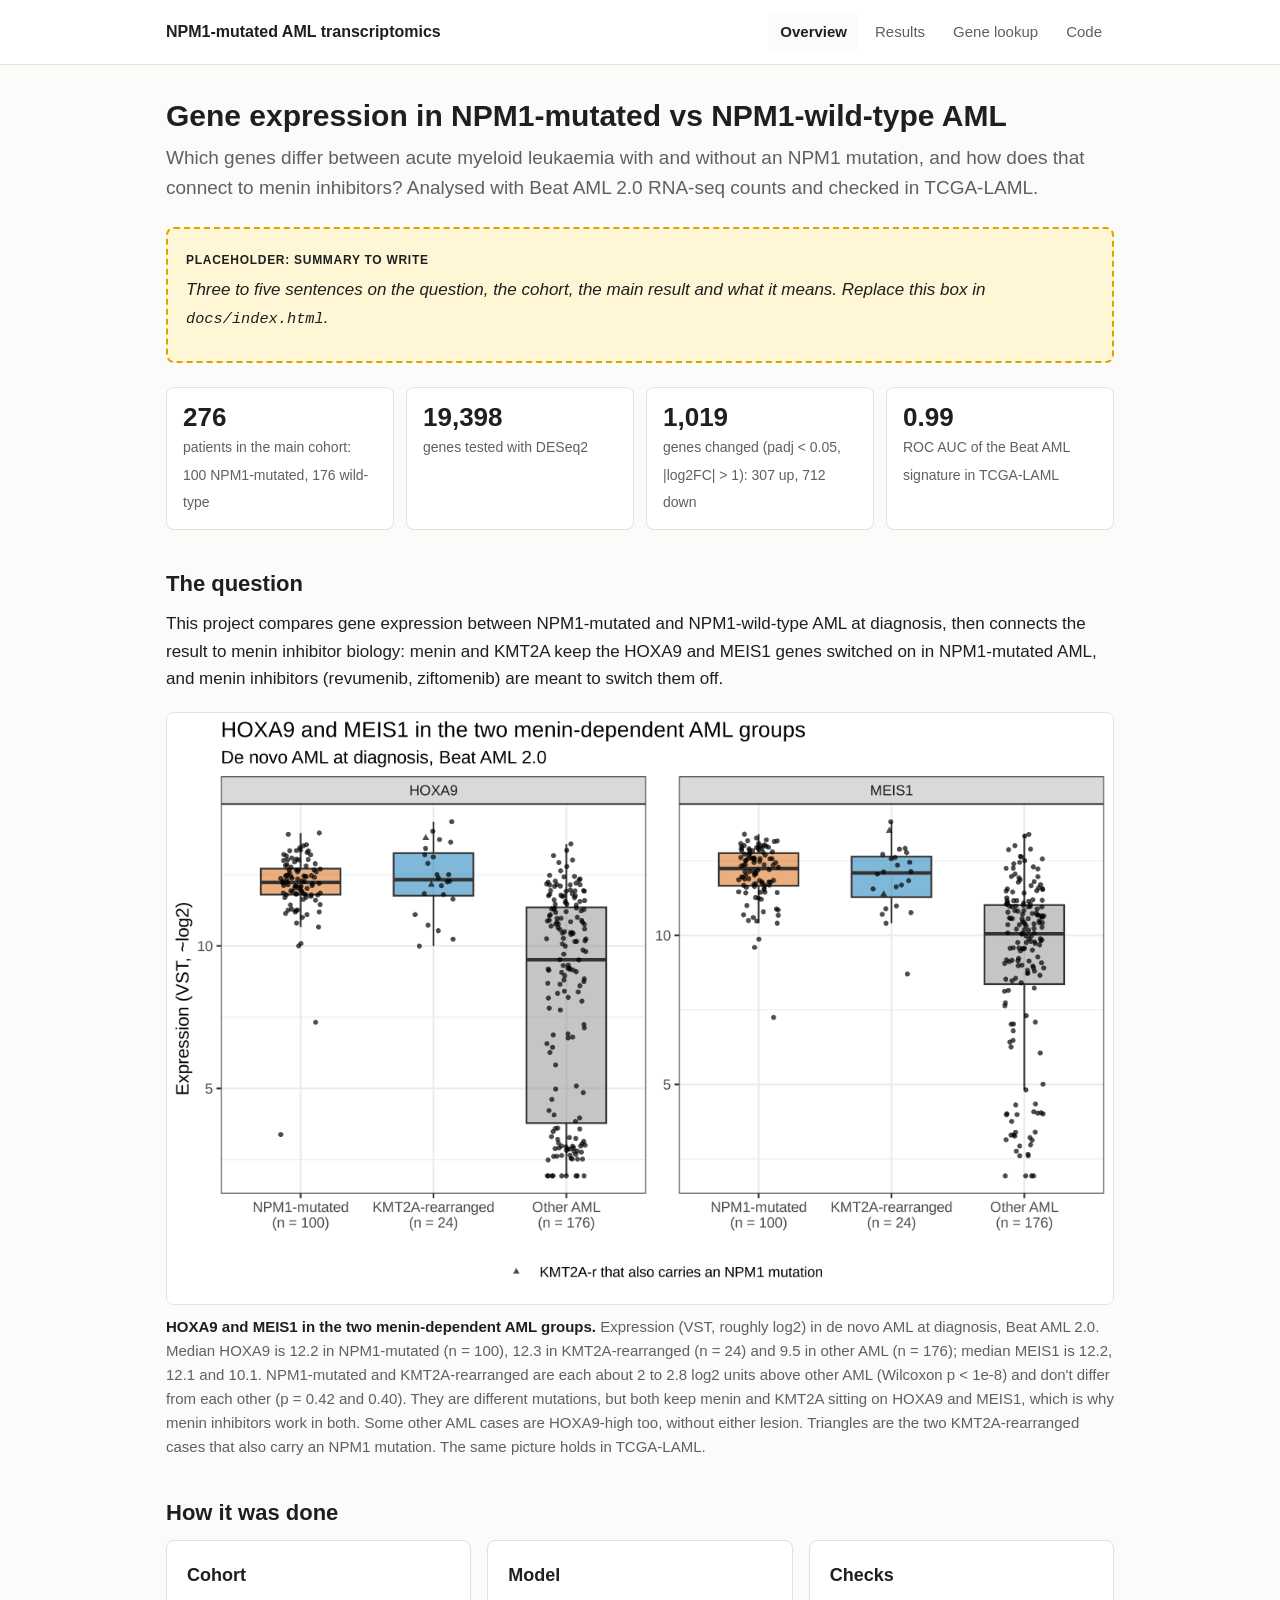
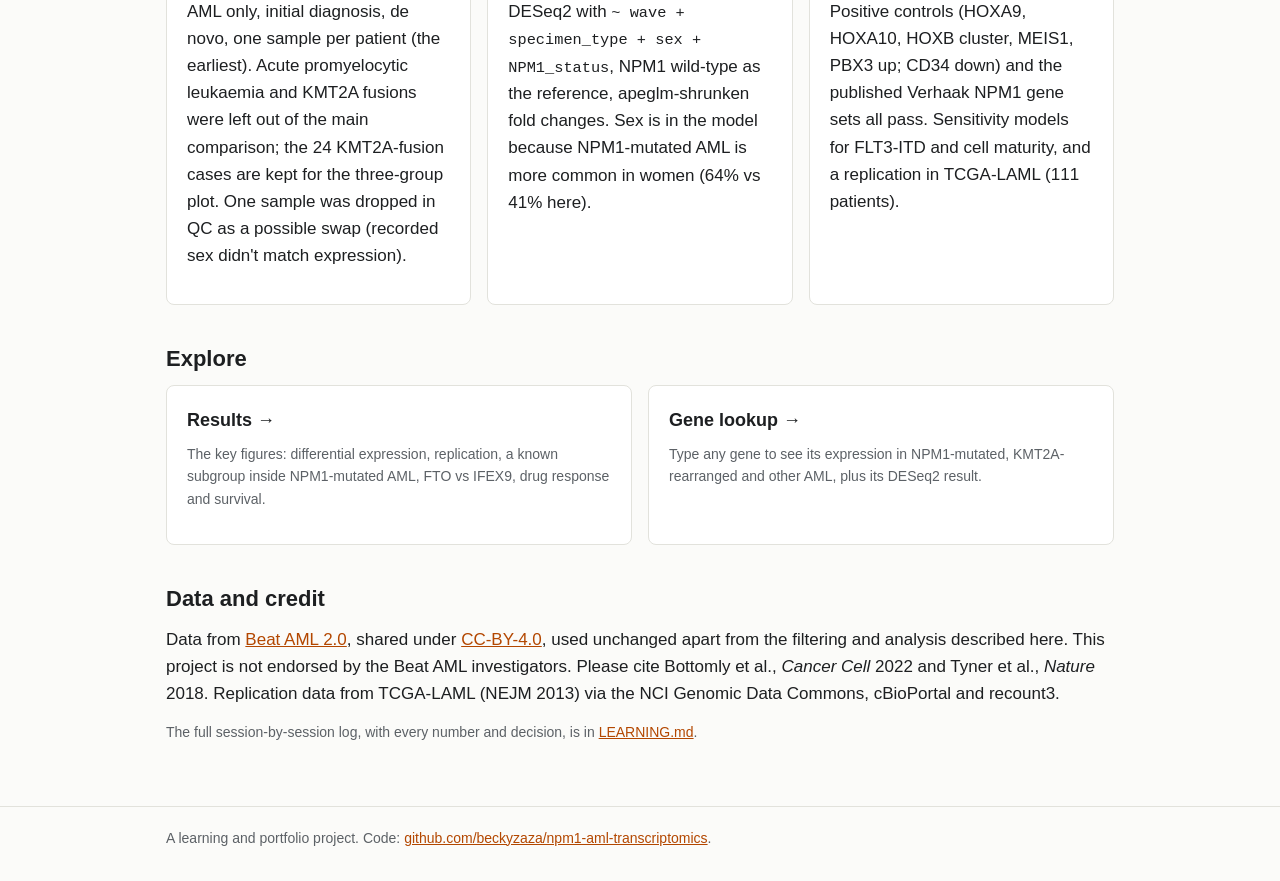
==== docs/index.html @ 8518f4a1 "Session 11: project web page in docs/ with gene lookup, built by scripts/12_build_site.R - docs/inde" ====
<!doctype html>
<html lang="en">
<head>
<meta charset="utf-8">
<meta name="viewport" content="width=device-width, initial-scale=1">
<title>NPM1-mutated AML: overview</title>
<meta name="description" content="Gene expression in NPM1-mutated vs NPM1-wild-type AML (Beat AML 2.0), and what it says about menin inhibitor biology.">
<link rel="stylesheet" href="assets/style.css">
</head>
<body>
<header class="site">
  <div class="wrap">
    <a class="brand" href="index.html">NPM1-mutated AML transcriptomics</a>
    <nav aria-label="Main">
      <ul>
        <li><a href="index.html" aria-current="page">Overview</a></li>
        <li><a href="results.html">Results</a></li>
        <li><a href="lookup.html">Gene lookup</a></li>
        <li><a href="https://github.com/beckyzaza/npm1-aml-transcriptomics">Code</a></li>
      </ul>
    </nav>
  </div>
</header>

<main>
  <div class="wrap">
    <h1>Gene expression in NPM1-mutated vs NPM1-wild-type AML</h1>
    <p class="lede">Which genes differ between acute myeloid leukaemia with and without an NPM1 mutation, and how does that connect to menin inhibitors? Analysed with Beat AML 2.0 RNA-seq counts and checked in TCGA-LAML.</p>

    <!-- PLACEHOLDER: summary paragraph, to be written by the author. -->
    <section class="placeholder" aria-label="Summary placeholder">
      <span class="tag">Placeholder: summary to write</span>
      <p><em>Three to five sentences on the question, the cohort, the main result and what it means. Replace this box in <code>docs/index.html</code>.</em></p>
    </section>

    <div class="stats" aria-label="Key numbers">
      <div class="stat"><b>276</b><span>patients in the main cohort: 100 NPM1-mutated, 176 wild-type</span></div>
      <div class="stat"><b>19,398</b><span>genes tested with DESeq2</span></div>
      <div class="stat"><b>1,019</b><span>genes changed (padj &lt; 0.05, |log2FC| &gt; 1): 307 up, 712 down</span></div>
      <div class="stat"><b>0.99</b><span>ROC AUC of the Beat AML signature in TCGA-LAML</span></div>
    </div>

    <h2>The question</h2>
    <p>This project compares gene expression between NPM1-mutated and NPM1-wild-type AML at diagnosis, then connects the result to menin inhibitor biology: menin and KMT2A keep the HOXA9 and MEIS1 genes switched on in NPM1-mutated AML, and menin inhibitors (revumenib, ziftomenib) are meant to switch them off.</p>

    <figure>
      <a class="zoom" href="figures/05_three_group_hoxa9_meis1.png" title="Open full size">
        <img src="figures/05_three_group_hoxa9_meis1.png" width="2400" height="1500"
             alt="Box plots of HOXA9 and MEIS1 expression in NPM1-mutated (n = 100), KMT2A-rearranged (n = 24) and other AML (n = 176). NPM1-mutated and KMT2A-rearranged sit at the same high level, other AML is lower and spread out.">
      </a>
      <figcaption><b>HOXA9 and MEIS1 in the two menin-dependent AML groups.</b> Expression (VST, roughly log2) in de novo AML at diagnosis, Beat AML 2.0. Median HOXA9 is 12.2 in NPM1-mutated (n = 100), 12.3 in KMT2A-rearranged (n = 24) and 9.5 in other AML (n = 176); median MEIS1 is 12.2, 12.1 and 10.1. NPM1-mutated and KMT2A-rearranged are each about 2 to 2.8 log2 units above other AML (Wilcoxon p &lt; 1e-8) and don't differ from each other (p = 0.42 and 0.40). They are different mutations, but both keep menin and KMT2A sitting on HOXA9 and MEIS1, which is why menin inhibitors work in both. Some other AML cases are HOXA9-high too, without either lesion. Triangles are the two KMT2A-rearranged cases that also carry an NPM1 mutation. The same picture holds in TCGA-LAML.</figcaption>
    </figure>

    <h2>How it was done</h2>
    <div class="grid">
      <div class="card">
        <h3>Cohort</h3>
        <p>AML only, initial diagnosis, de novo, one sample per patient (the earliest). Acute promyelocytic leukaemia and KMT2A fusions were left out of the main comparison; the 24 KMT2A-fusion cases are kept for the three-group plot. One sample was dropped in QC as a possible swap (recorded sex didn't match expression).</p>
      </div>
      <div class="card">
        <h3>Model</h3>
        <p>DESeq2 with <code>~ wave + specimen_type + sex + NPM1_status</code>, NPM1 wild-type as the reference, apeglm-shrunken fold changes. Sex is in the model because NPM1-mutated AML is more common in women (64% vs 41% here).</p>
      </div>
      <div class="card">
        <h3>Checks</h3>
        <p>Positive controls (HOXA9, HOXA10, HOXB cluster, MEIS1, PBX3 up; CD34 down) and the published Verhaak NPM1 gene sets all pass. Sensitivity models for FLT3-ITD and cell maturity, and a replication in TCGA-LAML (111 patients).</p>
      </div>
    </div>

    <h2>Explore</h2>
    <div class="grid">
      <a class="card" href="results.html" style="text-decoration:none;color:inherit">
        <h3>Results &rarr;</h3>
        <p class="small">The key figures: differential expression, replication, a known subgroup inside NPM1-mutated AML, FTO vs IFEX9, drug response and survival.</p>
      </a>
      <a class="card" href="lookup.html" style="text-decoration:none;color:inherit">
        <h3>Gene lookup &rarr;</h3>
        <p class="small">Type any gene to see its expression in NPM1-mutated, KMT2A-rearranged and other AML, plus its DESeq2 result.</p>
      </a>
    </div>

    <h2>Data and credit</h2>
    <p>Data from <a href="https://github.com/biodev/beataml2.0_data">Beat AML 2.0</a>, shared under <a href="https://creativecommons.org/licenses/by/4.0/">CC-BY-4.0</a>, used unchanged apart from the filtering and analysis described here. This project is not endorsed by the Beat AML investigators. Please cite Bottomly et al., <em>Cancer Cell</em> 2022 and Tyner et al., <em>Nature</em> 2018. Replication data from TCGA-LAML (NEJM 2013) via the NCI Genomic Data Commons, cBioPortal and recount3.</p>
    <p class="small">The full session-by-session log, with every number and decision, is in <a href="https://github.com/beckyzaza/npm1-aml-transcriptomics/blob/main/LEARNING.md">LEARNING.md</a>.</p>
  </div>
</main>

<footer class="site">
  <div class="wrap">A learning and portfolio project. Code: <a href="https://github.com/beckyzaza/npm1-aml-transcriptomics">github.com/beckyzaza/npm1-aml-transcriptomics</a>.</div>
</footer>
</body>
</html>
---- docs/assets/style.css ----
:root {
  --bg: #fbfbf9;
  --surface: #ffffff;
  --text: #1d1f21;
  --muted: #5c6166;
  --line: #e2e2dc;
  --accent: #b34700;
  --npm1: #D55E00;
  --kmt2a: #0072B2;
  --other: #8c8c8c;
  --placeholder-bg: #fff6d6;
  --placeholder-line: #d9a400;
  --radius: 8px;
  --max: 980px;
}

@media (prefers-color-scheme: dark) {
  :root {
    --bg: #16181a;
    --surface: #1f2224;
    --text: #e8e8e4;
    --muted: #a3a8ad;
    --line: #34383b;
    --accent: #ff9a52;
    --placeholder-bg: #3a3214;
    --placeholder-line: #b38a00;
  }
  /* Figures are white PNGs; give them a light frame so they don't glare */
  figure img { background: #fff; }
}

* { box-sizing: border-box; }

html { -webkit-text-size-adjust: 100%; }

body {
  margin: 0;
  background: var(--bg);
  color: var(--text);
  font: 17px/1.6 -apple-system, BlinkMacSystemFont, "Segoe UI", Roboto, "Helvetica Neue", Arial, sans-serif;
}

a { color: var(--accent); }

.wrap { max-width: var(--max); margin: 0 auto; padding: 0 16px; }

/* ---- Header and navigation ---- */
header.site {
  border-bottom: 1px solid var(--line);
  background: var(--surface);
}
header.site .wrap {
  display: flex; flex-wrap: wrap; align-items: center;
  justify-content: space-between; gap: 8px 24px; padding-top: 12px; padding-bottom: 12px;
}
.brand { font-weight: 700; color: var(--text); text-decoration: none; font-size: 16px; }
nav ul { list-style: none; margin: 0; padding: 0; display: flex; flex-wrap: wrap; gap: 4px; }
nav a {
  display: block; padding: 8px 12px; border-radius: var(--radius);
  color: var(--muted); text-decoration: none; font-size: 15px;
}
nav a:hover { background: var(--bg); color: var(--text); }
nav a[aria-current="page"] { color: var(--text); background: var(--bg); font-weight: 600; }

main { padding: 32px 0 48px; }

h1 { font-size: 30px; line-height: 1.25; margin: 0 0 8px; }
h2 { font-size: 22px; line-height: 1.3; margin: 40px 0 12px; }
h3 { font-size: 18px; margin: 28px 0 8px; }
p, ul, ol { margin: 0 0 14px; }
.lede { font-size: 19px; color: var(--muted); margin-bottom: 24px; }
.small { font-size: 14px; color: var(--muted); }

code { font-family: ui-monospace, SFMono-Regular, Menlo, Consolas, monospace; font-size: 0.9em; }

/* ---- Cards and figures ---- */
.card {
  background: var(--surface); border: 1px solid var(--line);
  border-radius: var(--radius); padding: 20px;
}
.grid { display: grid; gap: 16px; grid-template-columns: repeat(auto-fit, minmax(240px, 1fr)); }
.grid .card h3 { margin-top: 0; }

.stats { display: grid; gap: 12px; grid-template-columns: repeat(auto-fit, minmax(150px, 1fr)); margin: 20px 0; }
.stat { background: var(--surface); border: 1px solid var(--line); border-radius: var(--radius); padding: 14px 16px; }
.stat b { display: block; font-size: 26px; line-height: 1.2; }
.stat span { font-size: 14px; color: var(--muted); }

figure { margin: 20px 0 32px; }
figure a.zoom { display: block; }
figure img {
  display: block; width: 100%; height: auto;
  border: 1px solid var(--line); border-radius: var(--radius);
}
figcaption { font-size: 15px; color: var(--muted); margin-top: 10px; }
figcaption b { color: var(--text); }

.placeholder {
  background: var(--placeholder-bg); border: 2px dashed var(--placeholder-line);
  border-radius: var(--radius); padding: 16px 18px; margin: 0 0 24px;
}
.placeholder .tag {
  display: inline-block; font-size: 12px; font-weight: 700; letter-spacing: 0.06em;
  text-transform: uppercase; margin-bottom: 6px;
}

.toc { font-size: 15px; }
.toc a { text-decoration: none; }
@media (min-width: 700px) { .toc ol { columns: 2; column-gap: 32px; } }

table { border-collapse: collapse; width: 100%; font-size: 15px; }
th, td { text-align: left; padding: 8px 10px; border-bottom: 1px solid var(--line); vertical-align: top; }
th { color: var(--muted); font-weight: 600; }
.table-scroll { overflow-x: auto; }

/* ---- Gene lookup ---- */
.search { position: relative; max-width: 520px; }
.search input {
  width: 100%; font: inherit; font-size: 18px; padding: 12px 14px;
  border: 1px solid var(--line); border-radius: var(--radius);
  background: var(--surface); color: var(--text);
}
.search input:focus { outline: 2px solid var(--accent); outline-offset: 1px; }
.suggest {
  position: absolute; z-index: 10; left: 0; right: 0; top: 100%; margin: 4px 0 0; padding: 4px 0;
  list-style: none; background: var(--surface); border: 1px solid var(--line);
  border-radius: var(--radius); box-shadow: 0 6px 20px rgba(0,0,0,0.12);
  max-height: 320px; overflow-y: auto;
}
.suggest li { padding: 10px 14px; cursor: pointer; display: flex; justify-content: space-between; gap: 12px; }
.suggest li small { color: var(--muted); }
.suggest li[aria-selected="true"], .suggest li:hover { background: var(--bg); }

.chips { display: flex; flex-wrap: wrap; gap: 8px; margin: 12px 0 0; }
.chips button {
  font: inherit; font-size: 14px; padding: 6px 12px; border-radius: 999px; cursor: pointer;
  border: 1px solid var(--line); background: var(--surface); color: var(--text);
}
.chips button:hover { border-color: var(--accent); }

#result { margin-top: 28px; }
.gene-head { display: flex; flex-wrap: wrap; align-items: baseline; gap: 4px 14px; }
.gene-head h2 { margin: 0; font-size: 28px; }
.gene-head .small a { color: var(--muted); }
#plot { width: 100%; height: 420px; margin: 12px 0; }
.note { border-left: 4px solid var(--accent); padding: 8px 14px; background: var(--surface); margin: 12px 0; font-size: 15px; }
.de-table td:first-child { color: var(--muted); width: 45%; }
.badge { display: inline-block; padding: 2px 10px; border-radius: 999px; font-size: 14px; font-weight: 600; }
.badge.up { background: rgba(213, 94, 0, 0.15); color: var(--npm1); }
.badge.down { background: rgba(0, 114, 178, 0.15); color: var(--kmt2a); }
.badge.ns { background: var(--bg); color: var(--muted); border: 1px solid var(--line); }
.msg { color: var(--muted); }

footer.site { border-top: 1px solid var(--line); padding: 20px 0 32px; font-size: 14px; color: var(--muted); }

@media (max-width: 600px) {
  body { font-size: 16px; }
  h1 { font-size: 25px; }
  h2 { font-size: 20px; }
  .lede { font-size: 17px; }
  main { padding-top: 20px; }
  nav a { padding: 8px 10px; }
  #plot { height: 360px; }
  .card { padding: 16px; }
}
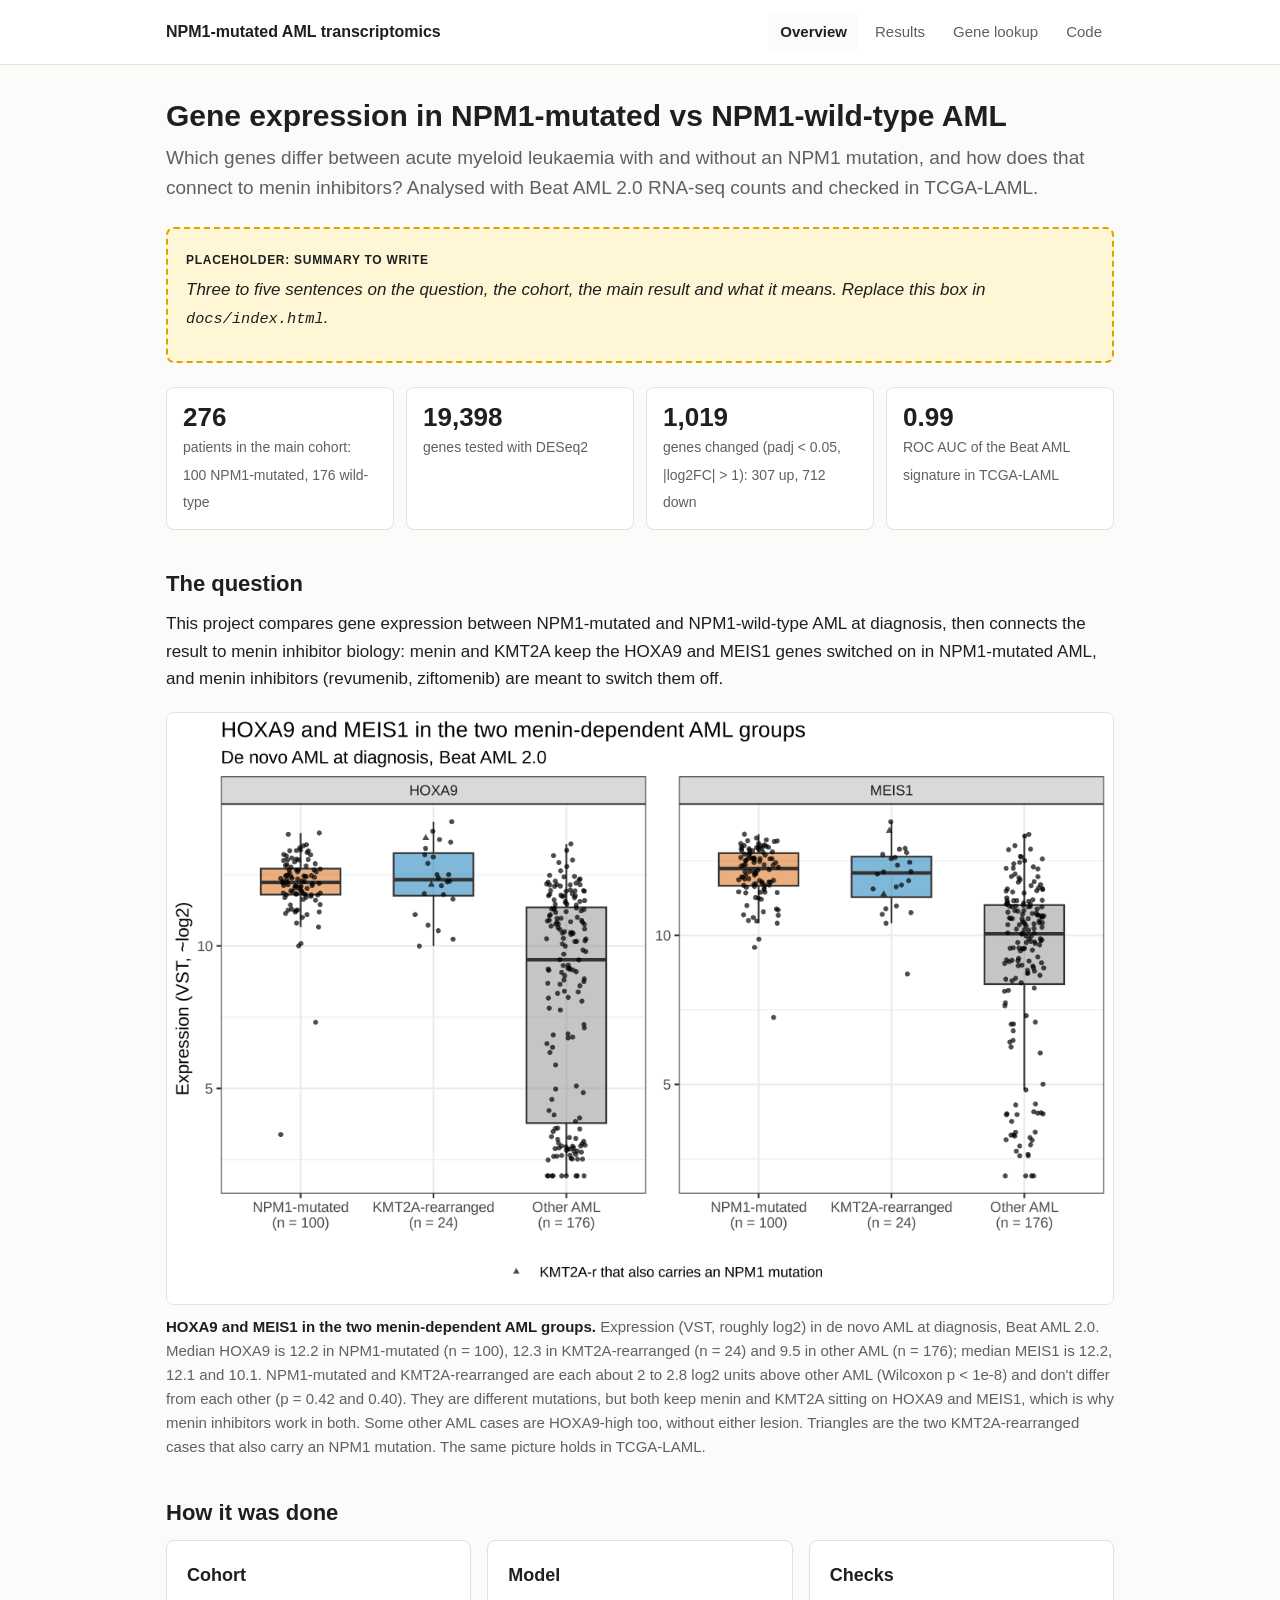
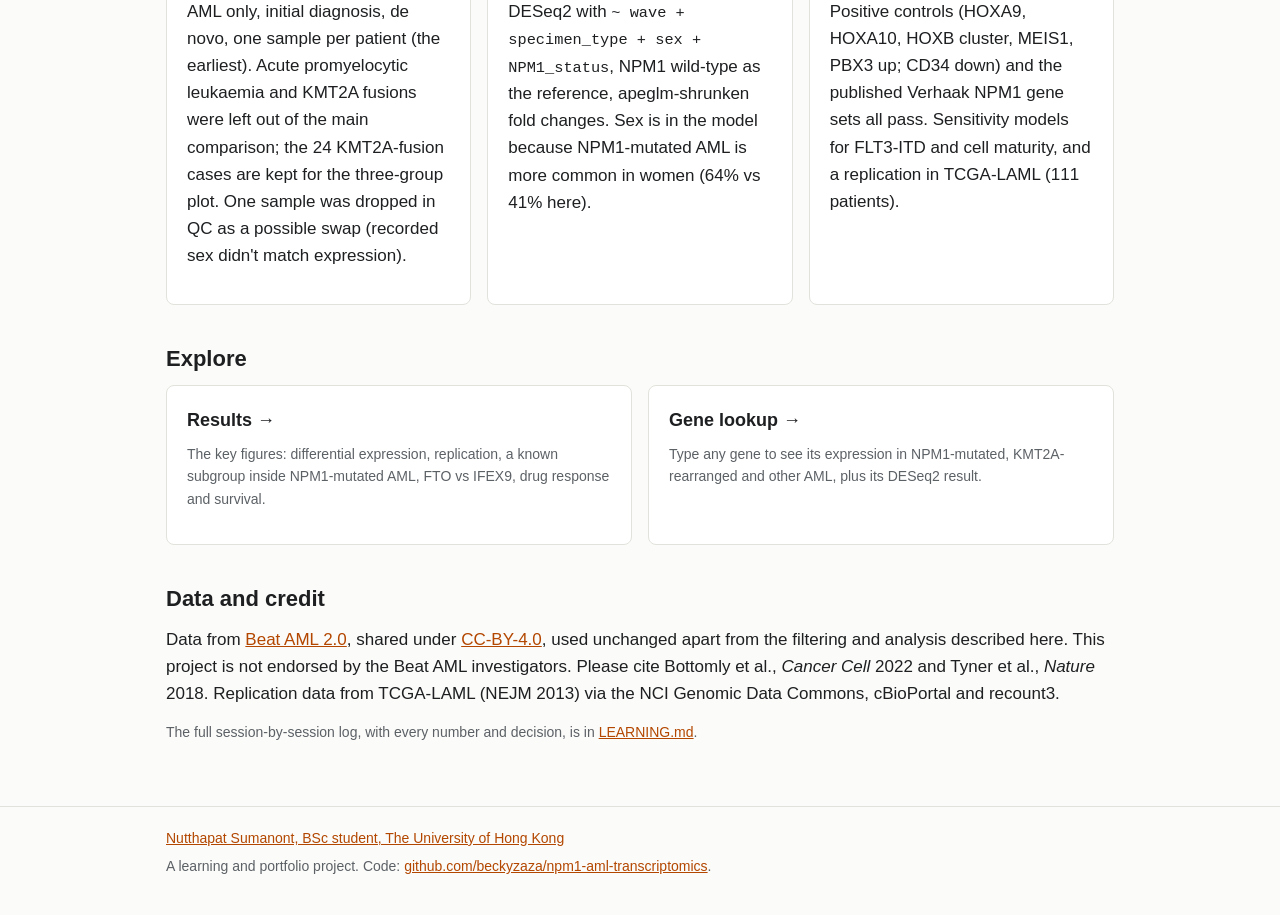
==== commit c2867e58: "Session 12: run_all.R timings and checks, TCGA column in gene lookup, author line in site footers Co" ====
--- a/docs/index.html
+++ b/docs/index.html
@@ -86,7 +86,10 @@
 </main>
 
 <footer class="site">
-  <div class="wrap">A learning and portfolio project. Code: <a href="https://github.com/beckyzaza/npm1-aml-transcriptomics">github.com/beckyzaza/npm1-aml-transcriptomics</a>.</div>
+  <div class="wrap">
+    <p><a href="https://github.com/Beckyzaza" rel="author">Nutthapat Sumanont, BSc student, The University of Hong Kong</a></p>
+    <p>A learning and portfolio project. Code: <a href="https://github.com/beckyzaza/npm1-aml-transcriptomics">github.com/beckyzaza/npm1-aml-transcriptomics</a>.</p>
+  </div>
 </footer>
 </body>
 </html>
--- a/docs/assets/style.css
+++ b/docs/assets/style.css
@@ -144,7 +144,13 @@
 .gene-head .small a { color: var(--muted); }
 #plot { width: 100%; height: 420px; margin: 12px 0; }
 .note { border-left: 4px solid var(--accent); padding: 8px 14px; background: var(--surface); margin: 12px 0; font-size: 15px; }
-.de-table td:first-child { color: var(--muted); width: 45%; }
+.de-table { table-layout: fixed; }
+.de-table th, .de-table td { overflow-wrap: anywhere; }
+.de-table thead td, .de-table th[scope="row"] { width: 28%; }
+.de-table thead th { color: var(--text); }
+.de-table thead th span { display: block; font-size: 13px; font-weight: 400; color: var(--muted); }
+.de-table th[scope="row"] { color: var(--muted); font-weight: 400; }
+.de-table td.missing { color: var(--muted); font-size: 14px; vertical-align: middle; }
 .badge { display: inline-block; padding: 2px 10px; border-radius: 999px; font-size: 14px; font-weight: 600; }
 .badge.up { background: rgba(213, 94, 0, 0.15); color: var(--npm1); }
 .badge.down { background: rgba(0, 114, 178, 0.15); color: var(--kmt2a); }
@@ -152,6 +158,7 @@
 .msg { color: var(--muted); }
 
 footer.site { border-top: 1px solid var(--line); padding: 20px 0 32px; font-size: 14px; color: var(--muted); }
+footer.site p { margin: 0 0 6px; }
 
 @media (max-width: 600px) {
   body { font-size: 16px; }
@@ -162,4 +169,7 @@
   nav a { padding: 8px 10px; }
   #plot { height: 360px; }
   .card { padding: 16px; }
+  .de-table { font-size: 14px; }
+  .de-table th, .de-table td { padding: 8px 6px; }
+  .badge { padding: 2px 8px; font-size: 13px; }
 }
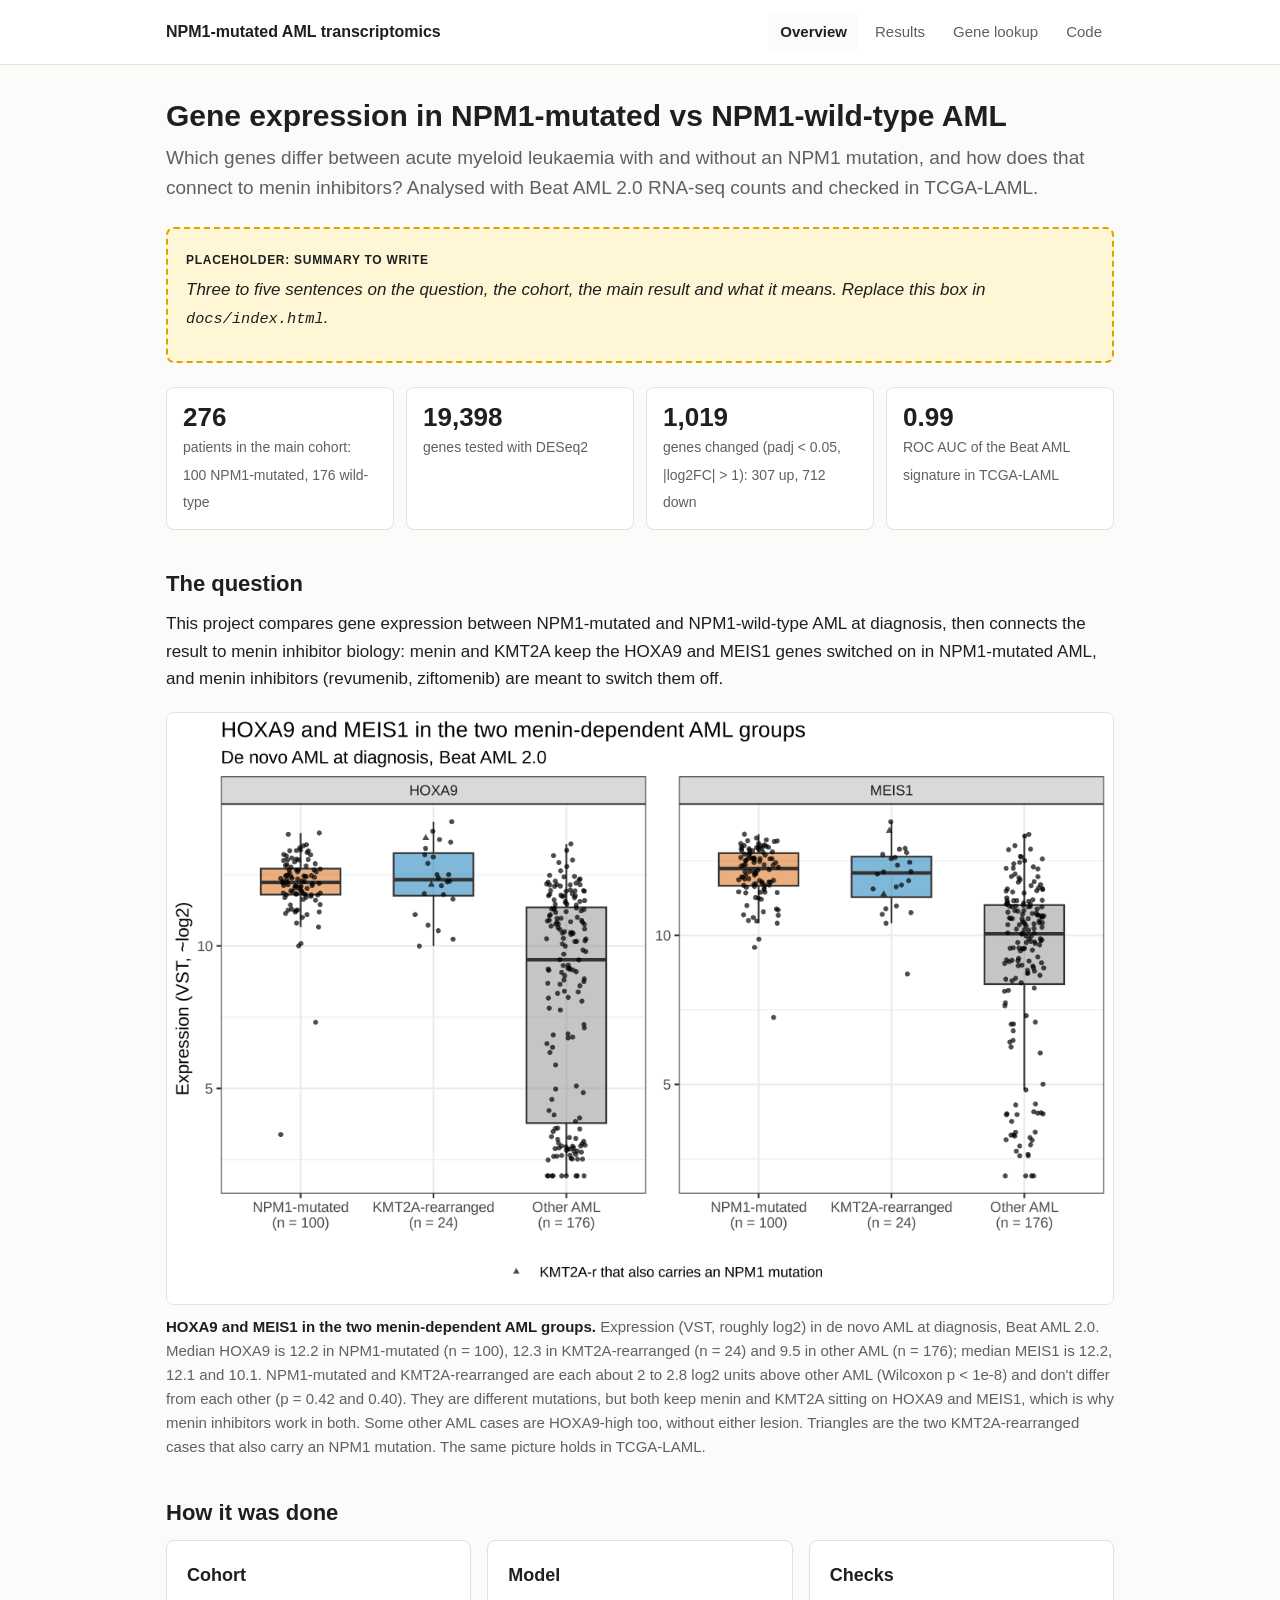
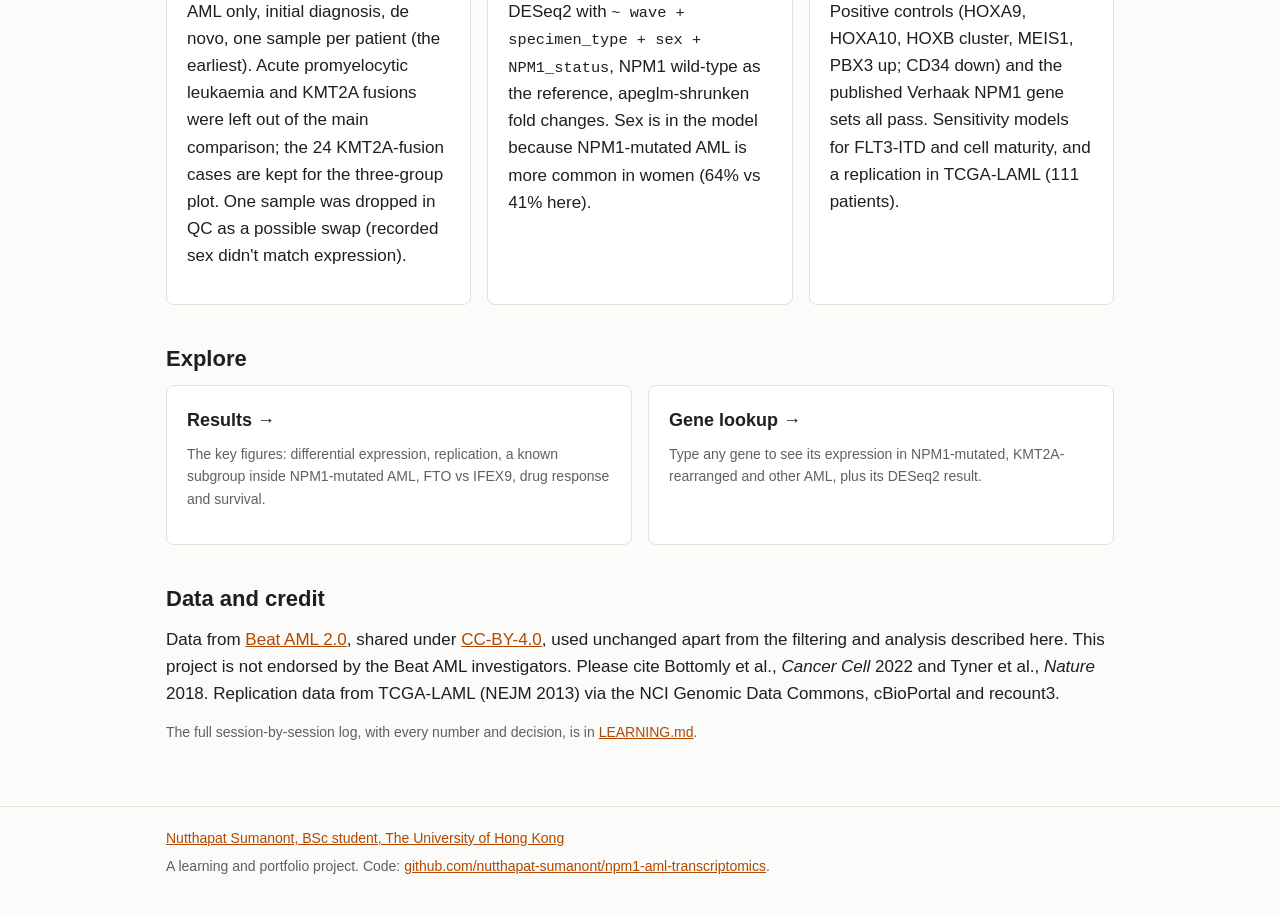
==== commit aa3f4802: "Point links at the renamed GitHub account (nutthapat-sumanont) Co-Authored-By: Claude Opus 5.5 <nore" ====
--- a/docs/index.html
+++ b/docs/index.html
@@ -16,7 +16,7 @@
         <li><a href="index.html" aria-current="page">Overview</a></li>
         <li><a href="results.html">Results</a></li>
         <li><a href="lookup.html">Gene lookup</a></li>
-        <li><a href="https://github.com/beckyzaza/npm1-aml-transcriptomics">Code</a></li>
+        <li><a href="https://github.com/nutthapat-sumanont/npm1-aml-transcriptomics">Code</a></li>
       </ul>
     </nav>
   </div>
@@ -81,14 +81,14 @@
 
     <h2>Data and credit</h2>
     <p>Data from <a href="https://github.com/biodev/beataml2.0_data">Beat AML 2.0</a>, shared under <a href="https://creativecommons.org/licenses/by/4.0/">CC-BY-4.0</a>, used unchanged apart from the filtering and analysis described here. This project is not endorsed by the Beat AML investigators. Please cite Bottomly et al., <em>Cancer Cell</em> 2022 and Tyner et al., <em>Nature</em> 2018. Replication data from TCGA-LAML (NEJM 2013) via the NCI Genomic Data Commons, cBioPortal and recount3.</p>
-    <p class="small">The full session-by-session log, with every number and decision, is in <a href="https://github.com/beckyzaza/npm1-aml-transcriptomics/blob/main/LEARNING.md">LEARNING.md</a>.</p>
+    <p class="small">The full session-by-session log, with every number and decision, is in <a href="https://github.com/nutthapat-sumanont/npm1-aml-transcriptomics/blob/main/LEARNING.md">LEARNING.md</a>.</p>
   </div>
 </main>
 
 <footer class="site">
   <div class="wrap">
-    <p><a href="https://github.com/Beckyzaza" rel="author">Nutthapat Sumanont, BSc student, The University of Hong Kong</a></p>
-    <p>A learning and portfolio project. Code: <a href="https://github.com/beckyzaza/npm1-aml-transcriptomics">github.com/beckyzaza/npm1-aml-transcriptomics</a>.</p>
+    <p><a href="https://github.com/nutthapat-sumanont" rel="author">Nutthapat Sumanont, BSc student, The University of Hong Kong</a></p>
+    <p>A learning and portfolio project. Code: <a href="https://github.com/nutthapat-sumanont/npm1-aml-transcriptomics">github.com/nutthapat-sumanont/npm1-aml-transcriptomics</a>.</p>
   </div>
 </footer>
 </body>
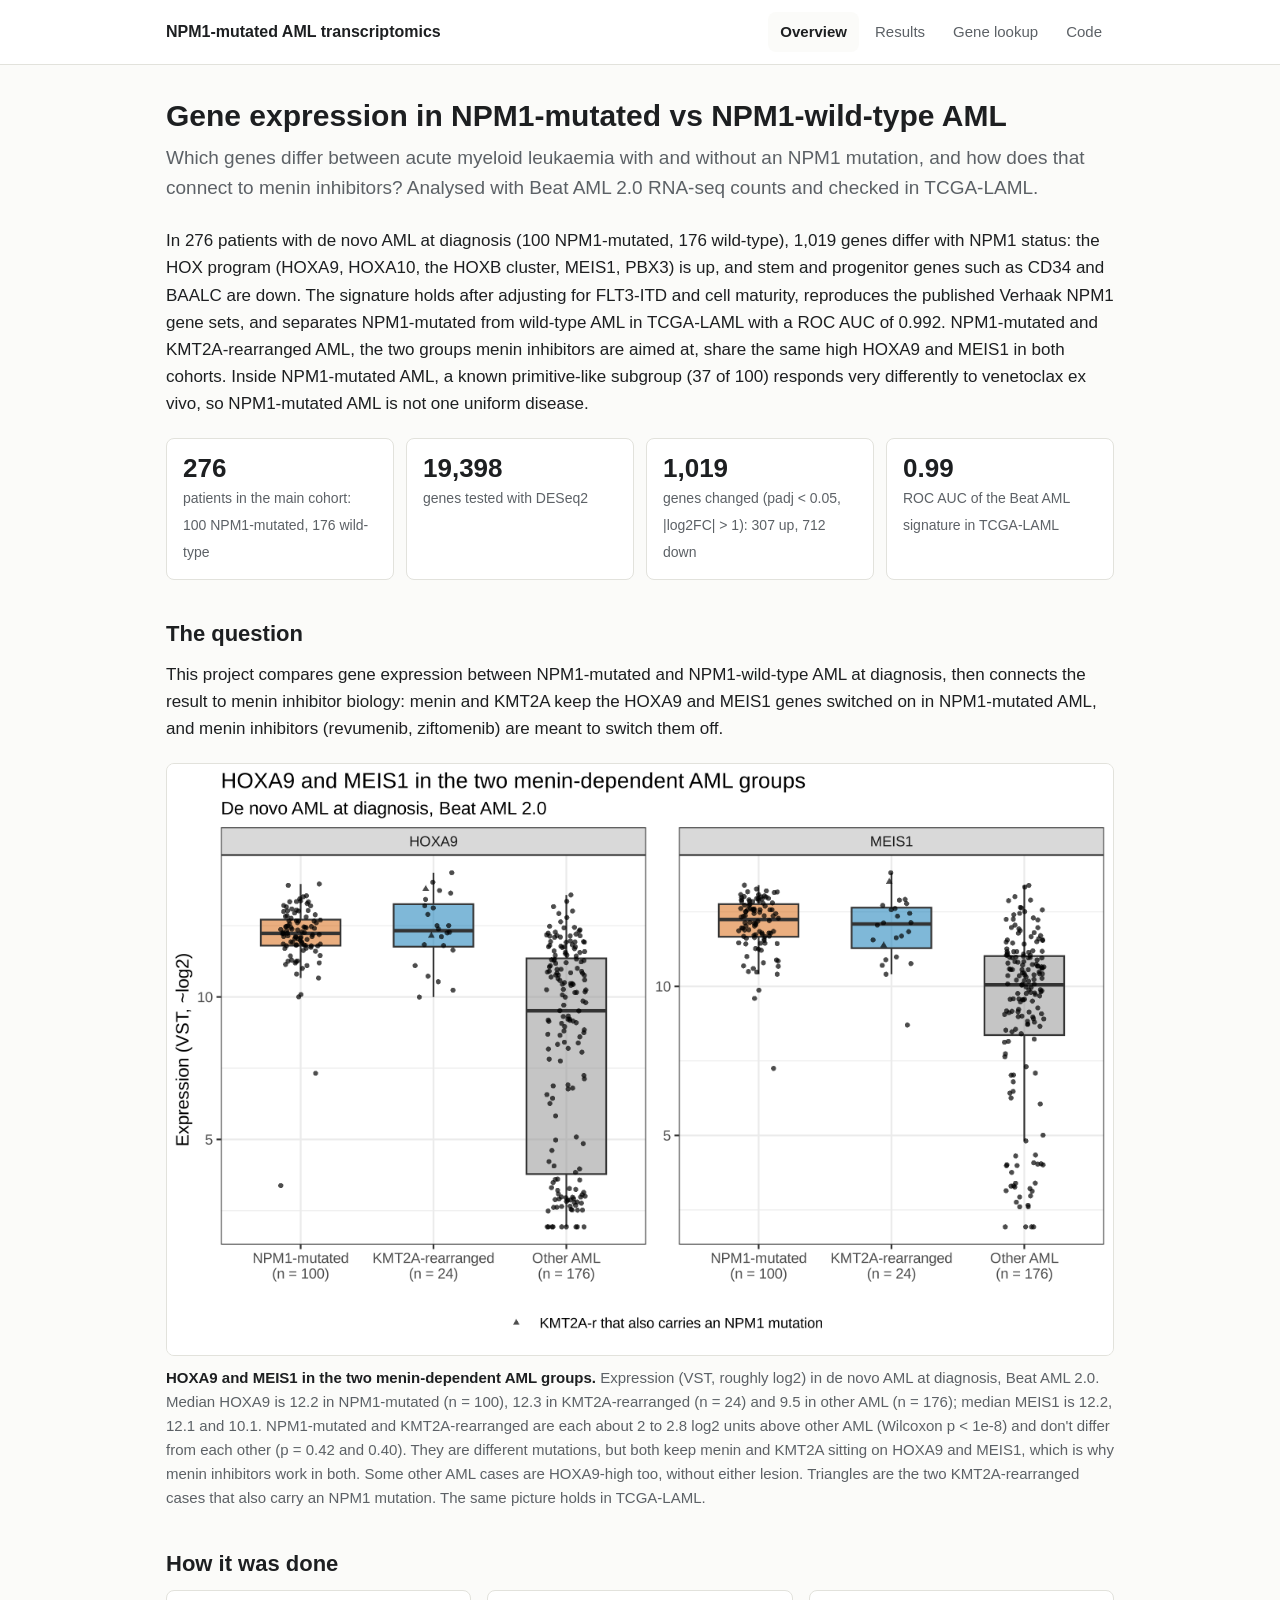
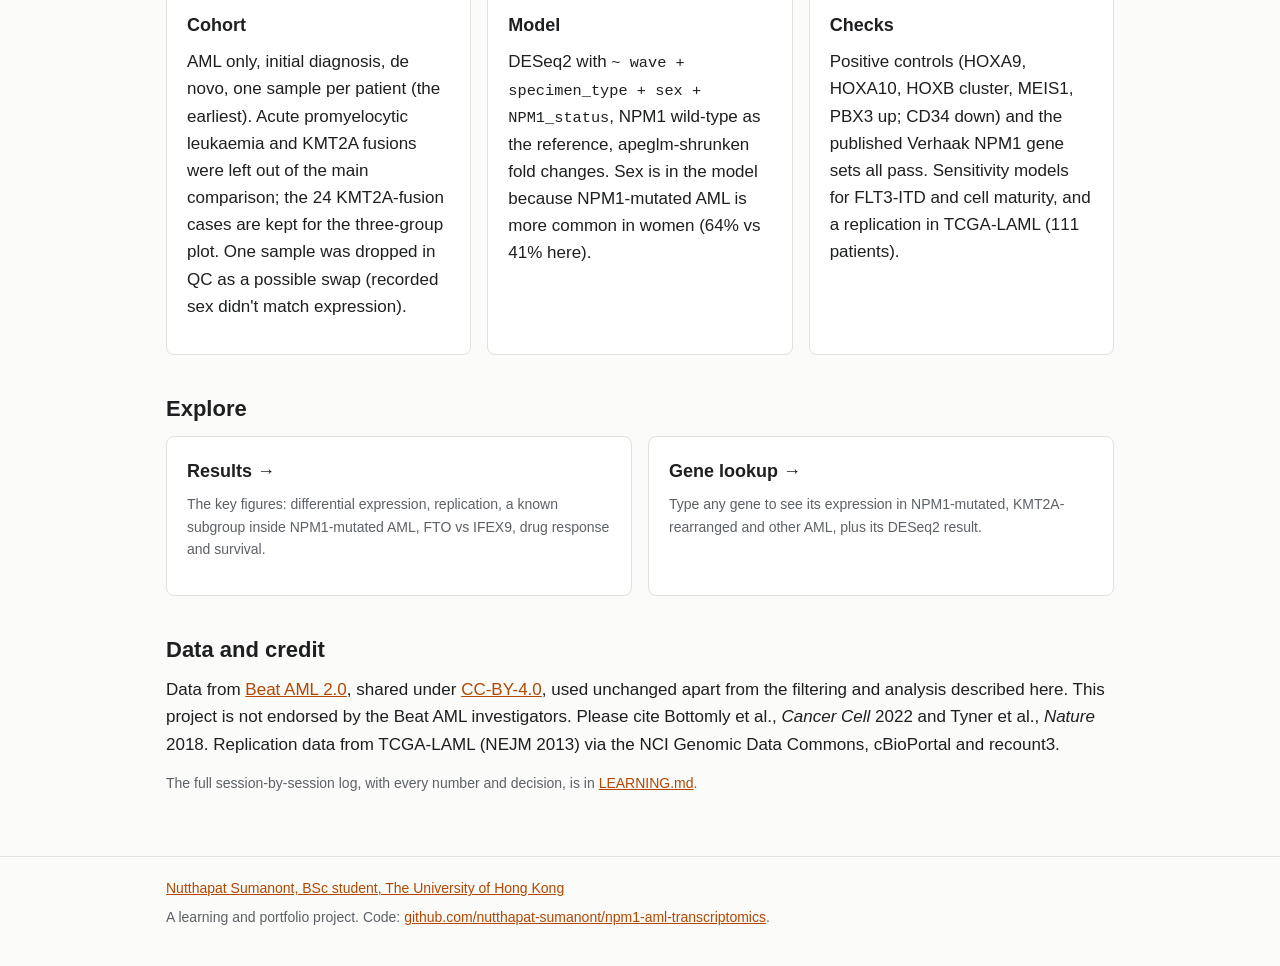
==== commit 15167e6e: "Write README summary, background, question, interpretation, limitations, next steps and AI use; fill" ====
--- a/docs/index.html
+++ b/docs/index.html
@@ -27,11 +27,7 @@
     <h1>Gene expression in NPM1-mutated vs NPM1-wild-type AML</h1>
     <p class="lede">Which genes differ between acute myeloid leukaemia with and without an NPM1 mutation, and how does that connect to menin inhibitors? Analysed with Beat AML 2.0 RNA-seq counts and checked in TCGA-LAML.</p>
 
-    <!-- PLACEHOLDER: summary paragraph, to be written by the author. -->
-    <section class="placeholder" aria-label="Summary placeholder">
-      <span class="tag">Placeholder: summary to write</span>
-      <p><em>Three to five sentences on the question, the cohort, the main result and what it means. Replace this box in <code>docs/index.html</code>.</em></p>
-    </section>
+    <p>In 276 patients with de novo AML at diagnosis (100 NPM1-mutated, 176 wild-type), 1,019 genes differ with NPM1 status: the HOX program (HOXA9, HOXA10, the HOXB cluster, MEIS1, PBX3) is up, and stem and progenitor genes such as CD34 and BAALC are down. The signature holds after adjusting for FLT3-ITD and cell maturity, reproduces the published Verhaak NPM1 gene sets, and separates NPM1-mutated from wild-type AML in TCGA-LAML with a ROC AUC of 0.992. NPM1-mutated and KMT2A-rearranged AML, the two groups menin inhibitors are aimed at, share the same high HOXA9 and MEIS1 in both cohorts. Inside NPM1-mutated AML, a known primitive-like subgroup (37 of 100) responds very differently to venetoclax ex vivo, so NPM1-mutated AML is not one uniform disease.</p>
 
     <div class="stats" aria-label="Key numbers">
       <div class="stat"><b>276</b><span>patients in the main cohort: 100 NPM1-mutated, 176 wild-type</span></div>
